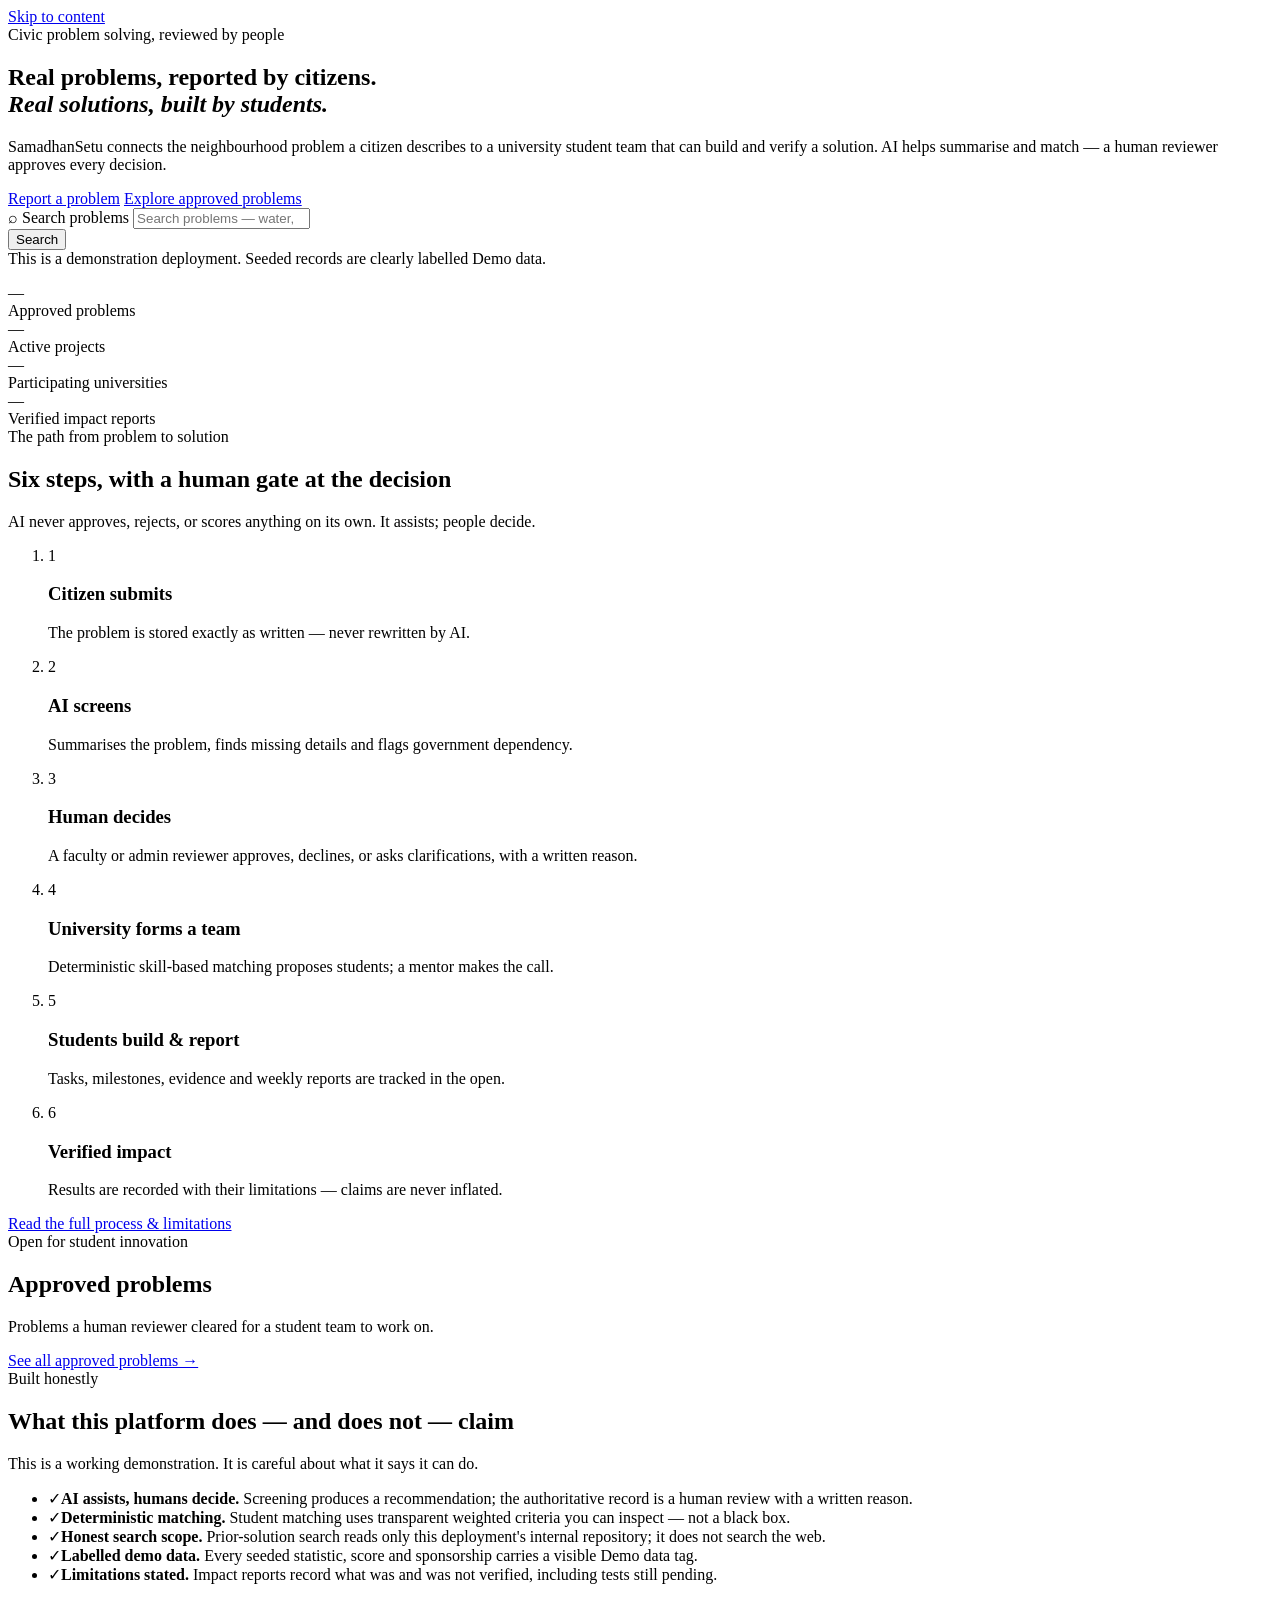
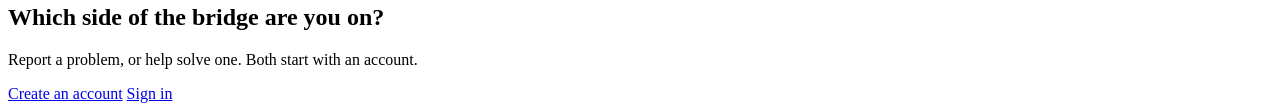
==== frontend/index.html @ a4f86592 "Initial commit: SamadhanSetu AI-powered platform" ====
<!doctype html>
<html lang="en">
<head>
  <meta charset="utf-8">
  <meta name="viewport" content="width=device-width, initial-scale=1">
  <title>SamadhanSetu — From real problems to real solutions</title>
  <meta name="description" content="Citizens report real societal problems, AI assists screening and matching, and university students build verified solutions — with human review at every decision.">
  <link rel="preconnect" href="https://fonts.googleapis.com">
  <link rel="preconnect" href="https://fonts.gstatic.com" crossorigin>
  <link href="https://fonts.googleapis.com/css2?family=Inter:wght@300;400;500;600;700&display=swap" rel="stylesheet">
  <link rel="stylesheet" href="/assets/css/design-system.css">
  <link rel="stylesheet" href="/assets/css/styles.css">
  <link rel="stylesheet" href="/assets/css/dashboard.css">
  <link rel="stylesheet" href="/assets/css/responsive.css">
</head>
<body>
  <a class="skip-link" href="#main">Skip to content</a>
  <header id="site-header"></header>

  <main id="main">
    <!-- Hero -->
    <section class="hero band">
      <div class="container hero__inner">
        <span class="eyebrow">Civic problem solving, reviewed by people</span>
        <h1>Real problems, reported by citizens.<br><em>Real solutions, built by students.</em></h1>
        <p class="hero__lead lead">
          SamadhanSetu connects the neighbourhood problem a citizen describes to a university
          student team that can build and verify a solution. AI helps summarise and match —
          a human reviewer approves every decision.
        </p>
        <div class="hero__actions btn-group">
          <a class="btn btn--primary btn--pill btn--lg" href="/submit.html">Report a problem</a>
          <a class="btn btn--secondary btn--pill btn--lg" href="/challenges.html">Explore approved problems</a>
        </div>
        <div class="search-pill" role="search" style="max-width:640px">
          <div class="input-group">
            <span class="input-group__icon" aria-hidden="true">⌕</span>
            <label class="visually-hidden" for="hero-search">Search problems</label>
            <input class="input" id="hero-search" type="search" placeholder="Search problems — water, street lighting, waste…">
          </div>
          <button class="btn btn--primary btn--pill" id="hero-search-btn">Search</button>
        </div>
        <p class="muted" style="font-size:var(--fs-fine);margin-top:var(--space-3)">
          This is a demonstration deployment. Seeded records are clearly labelled
          <span class="tag-demo">Demo data</span>.
        </p>
      </div>
    </section>

    <!-- Live stats from the real database -->
    <section class="band band--soft">
      <div class="container">
        <div class="stat-row" id="home-stats" aria-live="polite">
          <div class="stat"><div class="stat__value">—</div><div class="stat__label">Approved problems</div></div>
          <div class="stat"><div class="stat__value">—</div><div class="stat__label">Active projects</div></div>
          <div class="stat"><div class="stat__value">—</div><div class="stat__label">Participating universities</div></div>
          <div class="stat"><div class="stat__value">—</div><div class="stat__label">Verified impact reports</div></div>
        </div>
      </div>
    </section>

    <!-- How it works -->
    <section class="band">
      <div class="container">
        <div class="section-head section-head--center">
          <span class="eyebrow">The path from problem to solution</span>
          <h2>Six steps, with a human gate at the decision</h2>
          <p class="lead">AI never approves, rejects, or scores anything on its own. It assists; people decide.</p>
        </div>
        <ol class="flow" style="margin-top:var(--space-7)">
          <li class="flow__item"><span class="flow__num">1</span><h3>Citizen submits</h3><p>The problem is stored exactly as written — never rewritten by AI.</p></li>
          <li class="flow__item"><span class="flow__num">2</span><h3>AI screens</h3><p>Summarises the problem, finds missing details and flags government dependency.</p></li>
          <li class="flow__item"><span class="flow__num">3</span><h3>Human decides</h3><p>A faculty or admin reviewer approves, declines, or asks clarifications, with a written reason.</p></li>
          <li class="flow__item"><span class="flow__num">4</span><h3>University forms a team</h3><p>Deterministic skill-based matching proposes students; a mentor makes the call.</p></li>
          <li class="flow__item"><span class="flow__num">5</span><h3>Students build &amp; report</h3><p>Tasks, milestones, evidence and weekly reports are tracked in the open.</p></li>
          <li class="flow__item"><span class="flow__num">6</span><h3>Verified impact</h3><p>Results are recorded with their limitations — claims are never inflated.</p></li>
        </ol>
        <div style="margin-top:var(--space-6)">
          <a class="btn btn--secondary" href="/how-it-works.html">Read the full process &amp; limitations</a>
        </div>
      </div>
    </section>

    <!-- Featured approved problems -->
    <section class="band band--soft">
      <div class="container">
        <div class="section-head">
          <span class="eyebrow">Open for student innovation</span>
          <h2>Approved problems</h2>
          <p class="lead">Problems a human reviewer cleared for a student team to work on.</p>
        </div>
        <div class="grid grid--3" id="featured-challenges" aria-live="polite">
          <div class="card"><div class="skeleton skeleton--text"></div></div>
          <div class="card"><div class="skeleton skeleton--text"></div></div>
          <div class="card"><div class="skeleton skeleton--text"></div></div>
        </div>
        <div style="margin-top:var(--space-6)">
          <a class="btn btn--ghost" href="/challenges.html">See all approved problems →</a>
        </div>
      </div>
    </section>

    <!-- Trust / honesty -->
    <section class="band band--dark">
      <div class="container split">
        <div>
          <span class="eyebrow">Built honestly</span>
          <h2>What this platform does — and does not — claim</h2>
          <p class="lead">
            This is a working demonstration. It is careful about what it says it can do.
          </p>
        </div>
        <div>
          <ul class="feature-list">
            <li><span class="tick" aria-hidden="true">✓</span><span><strong>AI assists, humans decide.</strong> Screening produces a recommendation; the authoritative record is a human review with a written reason.</span></li>
            <li><span class="tick" aria-hidden="true">✓</span><span><strong>Deterministic matching.</strong> Student matching uses transparent weighted criteria you can inspect — not a black box.</span></li>
            <li><span class="tick" aria-hidden="true">✓</span><span><strong>Honest search scope.</strong> Prior-solution search reads only this deployment's internal repository; it does not search the web.</span></li>
            <li><span class="tick" aria-hidden="true">✓</span><span><strong>Labelled demo data.</strong> Every seeded statistic, score and sponsorship carries a visible <span class="tag-demo">Demo data</span> tag.</span></li>
            <li><span class="tick" aria-hidden="true">✓</span><span><strong>Limitations stated.</strong> Impact reports record what was and was not verified, including tests still pending.</span></li>
          </ul>
        </div>
      </div>
    </section>

    <!-- CTA -->
    <section class="band">
      <div class="container section-head section-head--center">
        <h2>Which side of the bridge are you on?</h2>
        <p class="lead">Report a problem, or help solve one. Both start with an account.</p>
        <div class="btn-group" style="justify-content:center;margin-top:var(--space-5)">
          <a class="btn btn--primary btn--pill btn--lg" href="/register.html">Create an account</a>
          <a class="btn btn--secondary btn--pill btn--lg" href="/login.html">Sign in</a>
        </div>
      </div>
    </section>
  </main>

  <footer id="site-footer"></footer>

  <script src="/assets/js/api.js"></script>
  <script src="/assets/js/ui.js"></script>
  <script src="/assets/js/app.js"></script>
  <script>
    (function () {
      function goSearch() {
        var q = UI.qs("#hero-search").value.trim();
        window.location.href = "/challenges.html" + (q ? "?q=" + encodeURIComponent(q) : "");
      }
      UI.qs("#hero-search-btn").addEventListener("click", goSearch);
      UI.qs("#hero-search").addEventListener("keydown", function (e) {
        if (e.key === "Enter") { e.preventDefault(); goSearch(); }
      });

      App.ready.then(async function () {
        // Featured problems
        try {
          var res = await API.get("/api/challenges", { page: 1, page_size: 3 });
          var host = UI.qs("#featured-challenges");
          if (!res.items.length) {
            host.innerHTML = UI.emptyState("🌱", "No approved problems yet", "Approved problems will appear here once a reviewer clears them.");
            return;
          }
          host.innerHTML = res.items.map(function (c) {
            return '<a class="card card--hover card--link" href="/challenge.html?id=' + c.id + '">' +
              '<div class="card__header">' + UI.badge(c.status) +
              '<span class="chip" style="pointer-events:none">' + UI.esc(UI.titleCase(c.category)) + '</span></div>' +
              '<h3 class="card__title">' + UI.esc(c.title) + '</h3>' +
              '<p class="card__body">' + UI.esc((c.description || "").slice(0, 150)) + '…</p>' +
              '<div class="card__footer muted" style="font-size:var(--fs-fine)">' +
              (c.location ? "📍 " + UI.esc(c.location) + " · " : "") + UI.fmtDate(c.created_at) + '</div>' +
              '</a>';
          }).join("");
        } catch (e) {
          UI.qs("#featured-challenges").innerHTML = UI.errorState(e.message);
        }

        // Stats
        try {
          var stats = await API.get("/api/public/stats").catch(function () { return null; });
          var host = UI.qs("#home-stats");
          var values = [
            stats ? stats.approved_challenges : "—",
            stats ? stats.active_projects : "—",
            stats ? stats.universities : "—",
            stats ? stats.verified_impact : "—",
          ];
          UI.qsa(".stat__value", host).forEach(function (el, i) { el.textContent = values[i]; });
        } catch (e) { /* leave dashes */ }
      });
    })();
  </script>
</body>
</html>
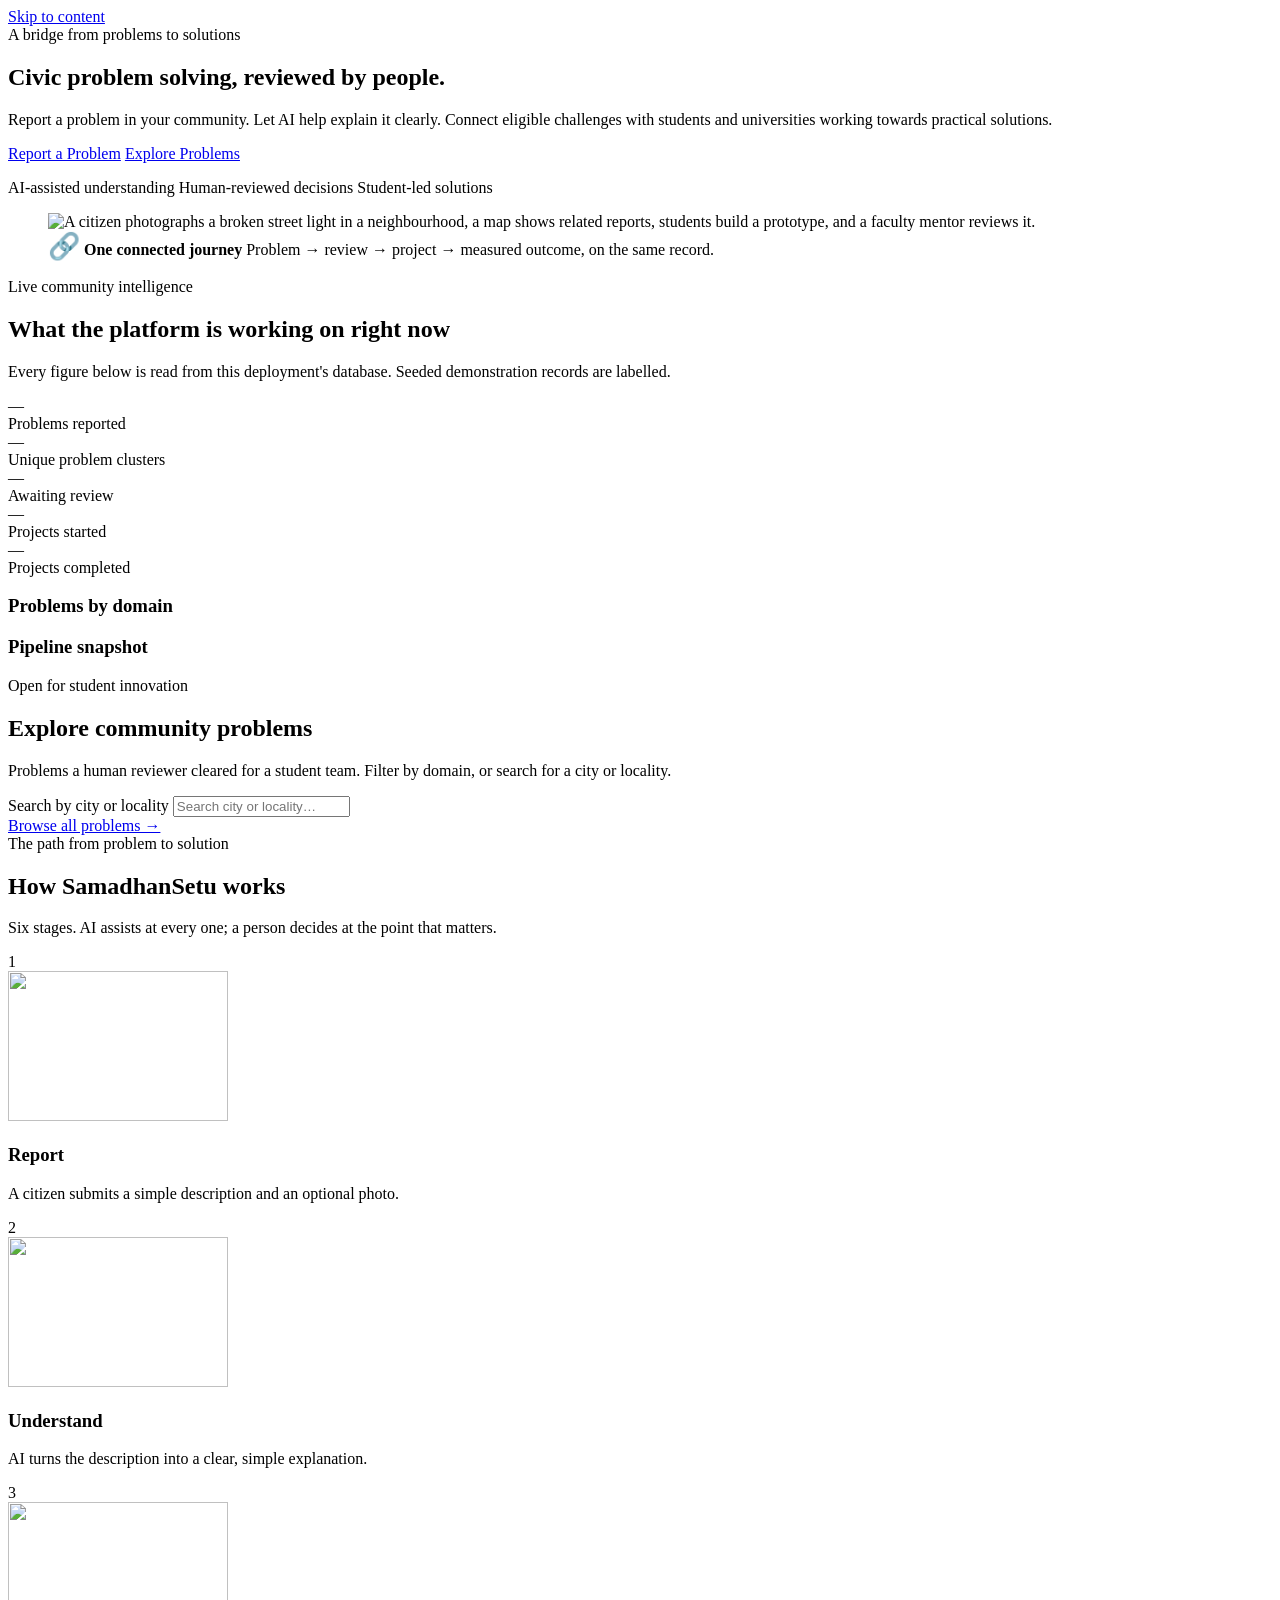
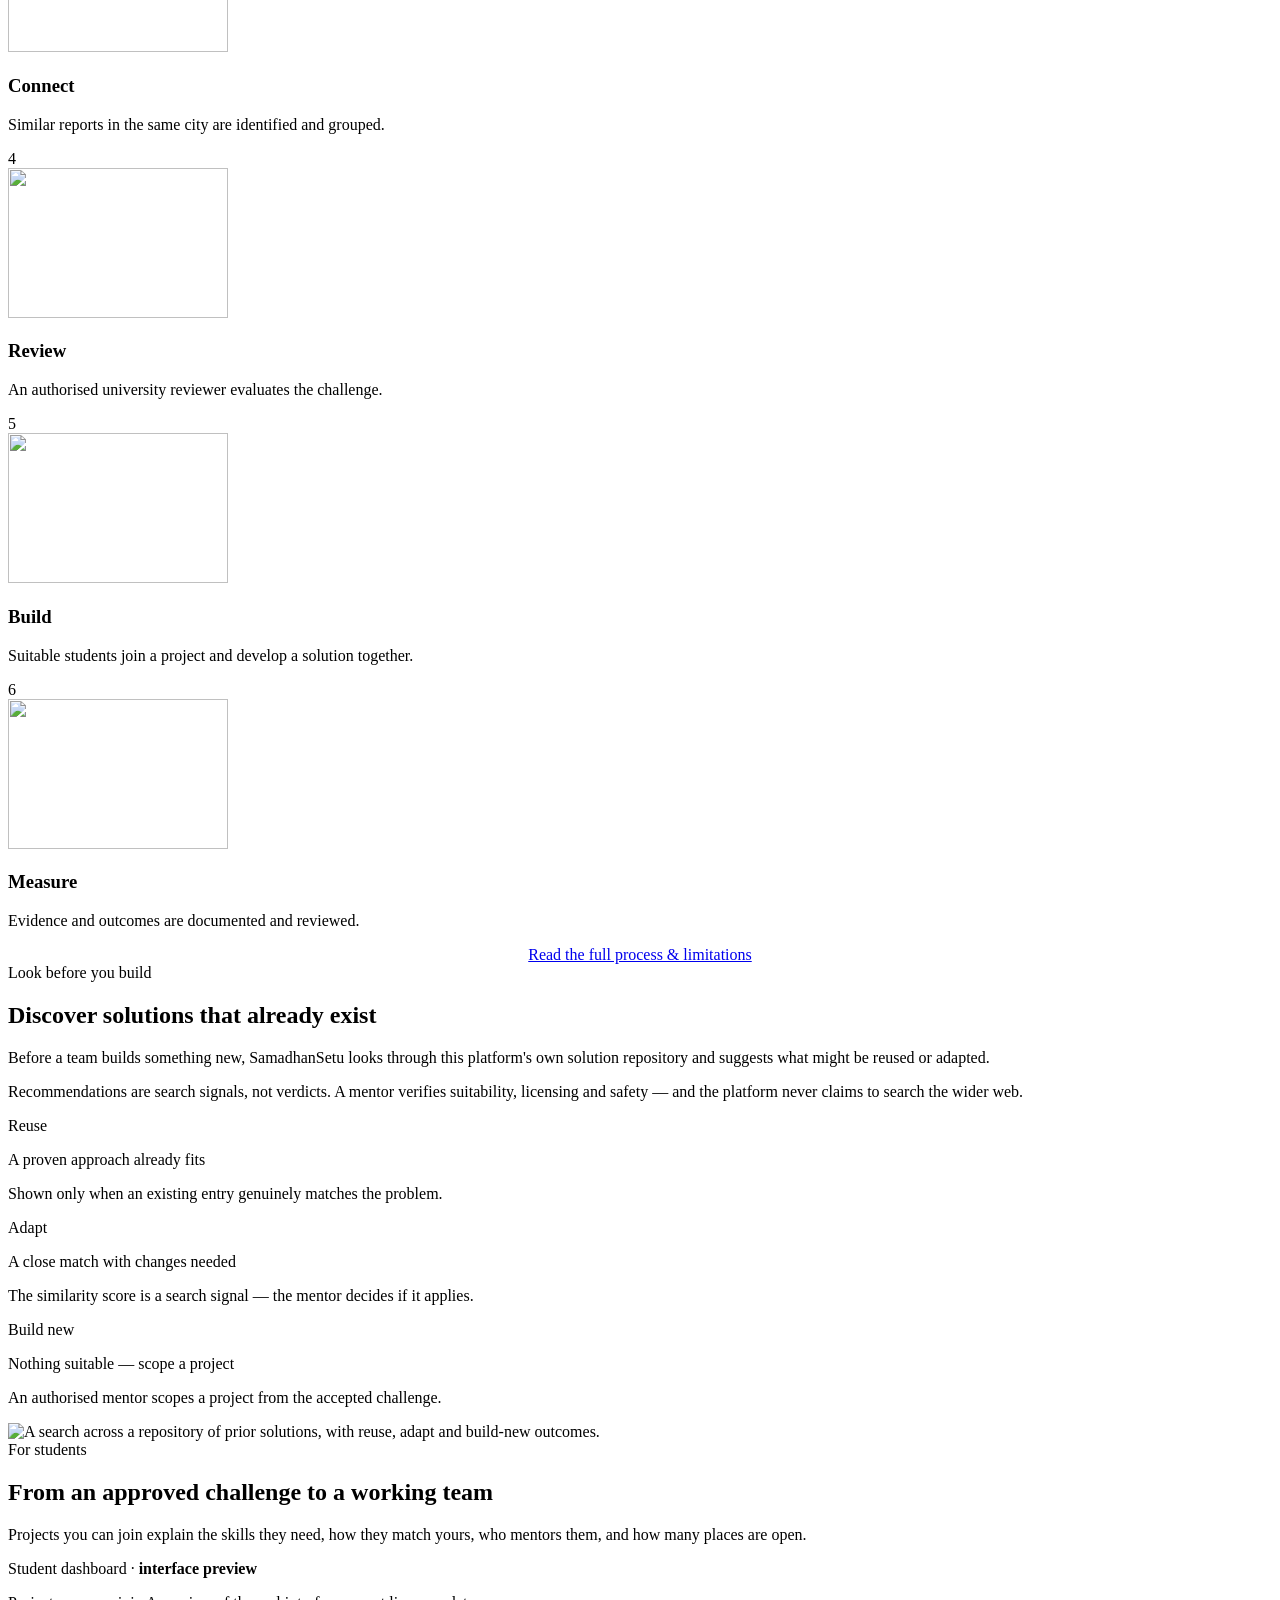
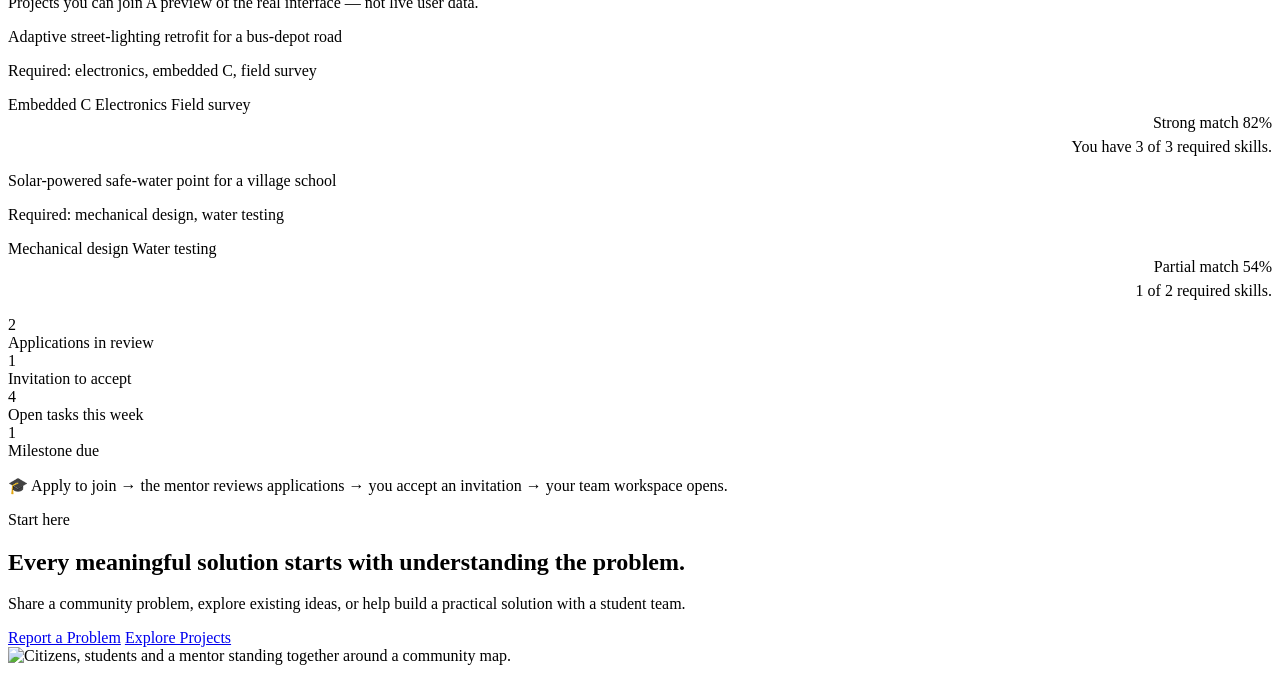
==== commit 040feab9: "Update SamadhanSetu UI and student workflow" ====
--- a/frontend/index.html
+++ b/frontend/index.html
@@ -3,14 +3,15 @@
 <head>
   <meta charset="utf-8">
   <meta name="viewport" content="width=device-width, initial-scale=1">
-  <title>SamadhanSetu — From real problems to real solutions</title>
-  <meta name="description" content="Citizens report real societal problems, AI assists screening and matching, and university students build verified solutions — with human review at every decision.">
+  <title>SamadhanSetu — Civic problem solving, reviewed by people</title>
+  <meta name="description" content="Report a problem in your community. AI helps explain it clearly. Eligible challenges connect with students and universities building practical solutions — with human review at every decision.">
   <link rel="preconnect" href="https://fonts.googleapis.com">
   <link rel="preconnect" href="https://fonts.gstatic.com" crossorigin>
   <link href="https://fonts.googleapis.com/css2?family=Inter:wght@300;400;500;600;700&display=swap" rel="stylesheet">
   <link rel="stylesheet" href="/assets/css/design-system.css">
   <link rel="stylesheet" href="/assets/css/styles.css">
   <link rel="stylesheet" href="/assets/css/dashboard.css">
+  <link rel="stylesheet" href="/assets/css/home.css">
   <link rel="stylesheet" href="/assets/css/responsive.css">
 </head>
 <body>
@@ -18,119 +19,316 @@
   <header id="site-header"></header>
 
   <main id="main">
-    <!-- Hero -->
-    <section class="hero band">
-      <div class="container hero__inner">
-        <span class="eyebrow">Civic problem solving, reviewed by people</span>
-        <h1>Real problems, reported by citizens.<br><em>Real solutions, built by students.</em></h1>
-        <p class="hero__lead lead">
-          SamadhanSetu connects the neighbourhood problem a citizen describes to a university
-          student team that can build and verify a solution. AI helps summarise and match —
-          a human reviewer approves every decision.
-        </p>
-        <div class="hero__actions btn-group">
-          <a class="btn btn--primary btn--pill btn--lg" href="/submit.html">Report a problem</a>
-          <a class="btn btn--secondary btn--pill btn--lg" href="/challenges.html">Explore approved problems</a>
-        </div>
-        <div class="search-pill" role="search" style="max-width:640px">
-          <div class="input-group">
-            <span class="input-group__icon" aria-hidden="true">⌕</span>
-            <label class="visually-hidden" for="hero-search">Search problems</label>
-            <input class="input" id="hero-search" type="search" placeholder="Search problems — water, street lighting, waste…">
-          </div>
-          <button class="btn btn--primary btn--pill" id="hero-search-btn">Search</button>
-        </div>
-        <p class="muted" style="font-size:var(--fs-fine);margin-top:var(--space-3)">
-          This is a demonstration deployment. Seeded records are clearly labelled
-          <span class="tag-demo">Demo data</span>.
-        </p>
-      </div>
-    </section>
-
-    <!-- Live stats from the real database -->
-    <section class="band band--soft">
+    <!-- =====================================================================
+         HERO
+         ===================================================================== -->
+    <section class="hero-editorial">
+      <div class="container container--wide hero-editorial__grid">
+        <div class="hero-editorial__copy">
+          <span class="eyebrow">A bridge from problems to solutions</span>
+          <h1>Civic problem solving, reviewed by people.</h1>
+          <p class="hero-editorial__lead">
+            Report a problem in your community. Let AI help explain it clearly. Connect eligible
+            challenges with students and universities working towards practical solutions.
+          </p>
+          <div class="hero-editorial__actions btn-group">
+            <a class="btn btn--primary btn--pill btn--lg" href="/submit.html">Report a Problem</a>
+            <a class="btn btn--secondary btn--pill btn--lg" href="/challenges.html">Explore Problems</a>
+          </div>
+          <p class="hero-trust">
+            <span class="hero-trust__pill"><span class="hero-trust__dot" aria-hidden="true"></span>
+              AI-assisted understanding</span>
+            <span class="hero-trust__pill"><span class="hero-trust__dot" aria-hidden="true"></span>
+              Human-reviewed decisions</span>
+            <span class="hero-trust__pill"><span class="hero-trust__dot" aria-hidden="true"></span>
+              Student-led solutions</span>
+          </p>
+        </div>
+        <figure class="hero-editorial__art">
+          <img src="/assets/img/hero-community.svg"
+               alt="A citizen photographs a broken street light in a neighbourhood, a map shows related reports, students build a prototype, and a faculty mentor reviews it."
+               width="820" height="620" fetchpriority="high">
+          <figcaption class="hero-editorial__badge">
+            <span style="font-size:26px" aria-hidden="true">🔗</span>
+            <span>
+              <strong>One connected journey</strong>
+              <span>Problem → review → project → measured outcome, on the same record.</span>
+            </span>
+          </figcaption>
+        </figure>
+      </div>
+    </section>
+
+    <!-- =====================================================================
+         SECTION A — Live community intelligence
+         ===================================================================== -->
+    <section class="band band--soft" id="community-intelligence">
       <div class="container">
-        <div class="stat-row" id="home-stats" aria-live="polite">
-          <div class="stat"><div class="stat__value">—</div><div class="stat__label">Approved problems</div></div>
-          <div class="stat"><div class="stat__value">—</div><div class="stat__label">Active projects</div></div>
-          <div class="stat"><div class="stat__value">—</div><div class="stat__label">Participating universities</div></div>
-          <div class="stat"><div class="stat__value">—</div><div class="stat__label">Verified impact reports</div></div>
-        </div>
-      </div>
-    </section>
-
-    <!-- How it works -->
-    <section class="band">
+        <div class="section-head">
+          <span class="eyebrow">Live community intelligence</span>
+          <h2>What the platform is working on right now</h2>
+          <p class="lead">Every figure below is read from this deployment's database. Seeded
+            demonstration records are labelled.</p>
+        </div>
+
+        <div class="metric-grid" id="intel-metrics" aria-live="polite">
+          <div class="metric-card"><div class="metric-card__value">—</div><div class="metric-card__label">Problems reported</div></div>
+          <div class="metric-card"><div class="metric-card__value">—</div><div class="metric-card__label">Unique problem clusters</div></div>
+          <div class="metric-card"><div class="metric-card__value">—</div><div class="metric-card__label">Awaiting review</div></div>
+          <div class="metric-card"><div class="metric-card__value">—</div><div class="metric-card__label">Projects started</div></div>
+          <div class="metric-card"><div class="metric-card__value">—</div><div class="metric-card__label">Projects completed</div></div>
+        </div>
+
+        <div class="intel-layout">
+          <div class="panel-plain">
+            <div class="panel-plain__head">
+              <h3 class="panel-plain__title">Problems by domain</h3>
+              <span class="muted" style="font-size:var(--fs-fine)" id="intel-source"></span>
+            </div>
+            <div id="intel-chart"><div class="skeleton skeleton--text"></div></div>
+          </div>
+          <div class="panel-plain">
+            <div class="panel-plain__head">
+              <h3 class="panel-plain__title">Pipeline snapshot</h3>
+            </div>
+            <div id="intel-pipeline"></div>
+          </div>
+        </div>
+        <p class="muted" style="font-size:var(--fs-fine);margin-top:var(--space-4)" id="intel-note"></p>
+      </div>
+    </section>
+
+    <!-- =====================================================================
+         SECTION B — Explore community problems
+         ===================================================================== -->
+    <section class="band" id="explore">
+      <div class="container">
+        <div class="section-head">
+          <span class="eyebrow">Open for student innovation</span>
+          <h2>Explore community problems</h2>
+          <p class="lead">Problems a human reviewer cleared for a student team. Filter by domain, or
+            search for a city or locality.</p>
+        </div>
+
+        <div class="explore-toolbar">
+          <label class="visually-hidden" for="city-search">Search by city or locality</label>
+          <input class="input" id="city-search" type="search" placeholder="Search city or locality…"
+                 autocomplete="off">
+          <div class="explore-toolbar__spacer"></div>
+          <div class="category-strip" id="domain-filter" role="group" aria-label="Filter by domain"></div>
+        </div>
+
+        <div class="loading-cards" id="problem-grid" aria-live="polite">
+          <div class="card"><div class="skeleton skeleton--text"></div></div>
+          <div class="card"><div class="skeleton skeleton--text"></div></div>
+          <div class="card"><div class="skeleton skeleton--text"></div></div>
+        </div>
+
+        <div style="margin-top:var(--space-6)">
+          <a class="btn btn--secondary btn--pill" href="/challenges.html">Browse all problems →</a>
+        </div>
+      </div>
+    </section>
+
+    <!-- =====================================================================
+         SECTION C — How SamadhanSetu works (six-step visual journey)
+         ===================================================================== -->
+    <section class="band band--soft" id="how-it-works">
       <div class="container">
         <div class="section-head section-head--center">
           <span class="eyebrow">The path from problem to solution</span>
-          <h2>Six steps, with a human gate at the decision</h2>
-          <p class="lead">AI never approves, rejects, or scores anything on its own. It assists; people decide.</p>
-        </div>
-        <ol class="flow" style="margin-top:var(--space-7)">
-          <li class="flow__item"><span class="flow__num">1</span><h3>Citizen submits</h3><p>The problem is stored exactly as written — never rewritten by AI.</p></li>
-          <li class="flow__item"><span class="flow__num">2</span><h3>AI screens</h3><p>Summarises the problem, finds missing details and flags government dependency.</p></li>
-          <li class="flow__item"><span class="flow__num">3</span><h3>Human decides</h3><p>A faculty or admin reviewer approves, declines, or asks clarifications, with a written reason.</p></li>
-          <li class="flow__item"><span class="flow__num">4</span><h3>University forms a team</h3><p>Deterministic skill-based matching proposes students; a mentor makes the call.</p></li>
-          <li class="flow__item"><span class="flow__num">5</span><h3>Students build &amp; report</h3><p>Tasks, milestones, evidence and weekly reports are tracked in the open.</p></li>
-          <li class="flow__item"><span class="flow__num">6</span><h3>Verified impact</h3><p>Results are recorded with their limitations — claims are never inflated.</p></li>
+          <h2>How SamadhanSetu works</h2>
+          <p class="lead">Six stages. AI assists at every one; a person decides at the point that matters.</p>
+        </div>
+
+        <ol class="journey-road" style="list-style:none;padding:0;margin:0">
+          <li class="journey-node">
+            <span class="journey-node__num" aria-hidden="true">1</span>
+            <div class="journey-node__art"><img src="/assets/img/step-1-report.svg" alt="" width="220" height="150" loading="lazy"></div>
+            <h3 class="journey-node__title">Report</h3>
+            <p class="journey-node__text">A citizen submits a simple description and an optional photo.</p>
+          </li>
+          <li class="journey-node">
+            <span class="journey-node__num" aria-hidden="true">2</span>
+            <div class="journey-node__art"><img src="/assets/img/step-2-understand.svg" alt="" width="220" height="150" loading="lazy"></div>
+            <h3 class="journey-node__title">Understand</h3>
+            <p class="journey-node__text">AI turns the description into a clear, simple explanation.</p>
+          </li>
+          <li class="journey-node">
+            <span class="journey-node__num" aria-hidden="true">3</span>
+            <div class="journey-node__art"><img src="/assets/img/step-3-connect.svg" alt="" width="220" height="150" loading="lazy"></div>
+            <h3 class="journey-node__title">Connect</h3>
+            <p class="journey-node__text">Similar reports in the same city are identified and grouped.</p>
+          </li>
+          <li class="journey-node">
+            <span class="journey-node__num" aria-hidden="true">4</span>
+            <div class="journey-node__art"><img src="/assets/img/step-4-review.svg" alt="" width="220" height="150" loading="lazy"></div>
+            <h3 class="journey-node__title">Review</h3>
+            <p class="journey-node__text">An authorised university reviewer evaluates the challenge.</p>
+          </li>
+          <li class="journey-node">
+            <span class="journey-node__num" aria-hidden="true">5</span>
+            <div class="journey-node__art"><img src="/assets/img/step-5-build.svg" alt="" width="220" height="150" loading="lazy"></div>
+            <h3 class="journey-node__title">Build</h3>
+            <p class="journey-node__text">Suitable students join a project and develop a solution together.</p>
+          </li>
+          <li class="journey-node">
+            <span class="journey-node__num" aria-hidden="true">6</span>
+            <div class="journey-node__art"><img src="/assets/img/step-6-measure.svg" alt="" width="220" height="150" loading="lazy"></div>
+            <h3 class="journey-node__title">Measure</h3>
+            <p class="journey-node__text">Evidence and outcomes are documented and reviewed.</p>
+          </li>
         </ol>
-        <div style="margin-top:var(--space-6)">
+
+        <div style="margin-top:var(--space-6);text-align:center">
           <a class="btn btn--secondary" href="/how-it-works.html">Read the full process &amp; limitations</a>
         </div>
       </div>
     </section>
 
-    <!-- Featured approved problems -->
-    <section class="band band--soft">
+    <!-- =====================================================================
+         SECTION D — Solution discovery
+         ===================================================================== -->
+    <section class="band" id="solutions">
+      <div class="container solution-split">
+        <div>
+          <span class="eyebrow">Look before you build</span>
+          <h2>Discover solutions that already exist</h2>
+          <p class="lead">
+            Before a team builds something new, SamadhanSetu looks through this platform's own
+            solution repository and suggests what might be reused or adapted.
+          </p>
+          <p class="muted" style="font-size:var(--fs-caption)">
+            Recommendations are search signals, not verdicts. A mentor verifies suitability,
+            licensing and safety — and the platform never claims to search the wider web.
+          </p>
+          <div class="recommend-list" style="margin-top:var(--space-5)">
+            <div class="recommend">
+              <span class="recommend__tag recommend__tag--reuse">Reuse</span>
+              <div>
+                <p class="recommend__title">A proven approach already fits</p>
+                <p class="recommend__text">Shown only when an existing entry genuinely matches the problem.</p>
+              </div>
+            </div>
+            <div class="recommend">
+              <span class="recommend__tag recommend__tag--adapt">Adapt</span>
+              <div>
+                <p class="recommend__title">A close match with changes needed</p>
+                <p class="recommend__text">The similarity score is a search signal — the mentor decides if it applies.</p>
+              </div>
+            </div>
+            <div class="recommend">
+              <span class="recommend__tag recommend__tag--build">Build new</span>
+              <div>
+                <p class="recommend__title">Nothing suitable — scope a project</p>
+                <p class="recommend__text">An authorised mentor scopes a project from the accepted challenge.</p>
+              </div>
+            </div>
+          </div>
+        </div>
+        <figure style="margin:0">
+          <img src="/assets/img/solutions-discovery.svg"
+               alt="A search across a repository of prior solutions, with reuse, adapt and build-new outcomes."
+               width="460" height="300" loading="lazy" style="width:100%;height:auto">
+        </figure>
+      </div>
+    </section>
+
+    <!-- =====================================================================
+         SECTION E — Student innovation preview
+         ===================================================================== -->
+    <section class="band band--soft" id="students">
       <div class="container">
         <div class="section-head">
-          <span class="eyebrow">Open for student innovation</span>
-          <h2>Approved problems</h2>
-          <p class="lead">Problems a human reviewer cleared for a student team to work on.</p>
-        </div>
-        <div class="grid grid--3" id="featured-challenges" aria-live="polite">
-          <div class="card"><div class="skeleton skeleton--text"></div></div>
-          <div class="card"><div class="skeleton skeleton--text"></div></div>
-          <div class="card"><div class="skeleton skeleton--text"></div></div>
-        </div>
-        <div style="margin-top:var(--space-6)">
-          <a class="btn btn--ghost" href="/challenges.html">See all approved problems →</a>
-        </div>
-      </div>
-    </section>
-
-    <!-- Trust / honesty -->
-    <section class="band band--dark">
-      <div class="container split">
+          <span class="eyebrow">For students</span>
+          <h2>From an approved challenge to a working team</h2>
+          <p class="lead">Projects you can join explain the skills they need, how they match yours, who
+            mentors them, and how many places are open.</p>
+        </div>
+
+        <div class="preview-frame">
+          <div class="preview-frame__bar">
+            <span class="preview-frame__dot"></span><span class="preview-frame__dot"></span><span class="preview-frame__dot"></span>
+            <span class="preview-frame__title">Student dashboard · <strong>interface preview</strong></span>
+          </div>
+          <div class="preview-frame__body">
+            <div>
+              <p class="preview-note" style="margin-bottom:var(--space-3)">
+                <span class="badge badge--info">Projects you can join</span>
+                A preview of the real interface — not live user data.
+              </p>
+              <div class="preview-project">
+                <div>
+                  <p class="recommend__title">Adaptive street-lighting retrofit for a bus-depot road</p>
+                  <p class="recommend__text">Required: electronics, embedded C, field survey</p>
+                  <div class="preview-project__skills">
+                    <span class="preview-skill">Embedded C</span>
+                    <span class="preview-skill">Electronics</span>
+                    <span class="preview-skill">Field survey</span>
+                  </div>
+                </div>
+                <div style="text-align:right">
+                  <span class="badge badge--success">Strong match 82%</span>
+                  <div class="match-bar" aria-hidden="true"><span style="width:82%"></span></div>
+                  <p class="recommend__text" style="margin-top:6px">You have 3 of 3 required skills.</p>
+                </div>
+              </div>
+              <div class="preview-project" style="margin-top:var(--space-3)">
+                <div>
+                  <p class="recommend__title">Solar-powered safe-water point for a village school</p>
+                  <p class="recommend__text">Required: mechanical design, water testing</p>
+                  <div class="preview-project__skills">
+                    <span class="preview-skill">Mechanical design</span>
+                    <span class="preview-skill">Water testing</span>
+                  </div>
+                </div>
+                <div style="text-align:right">
+                  <span class="badge badge--warning">Partial match 54%</span>
+                  <div class="match-bar" aria-hidden="true"><span style="width:54%;background:var(--color-warning)"></span></div>
+                  <p class="recommend__text" style="margin-top:6px">1 of 2 required skills.</p>
+                </div>
+              </div>
+            </div>
+
+            <div class="preview-mini-grid">
+              <div class="preview-mini"><div class="preview-mini__value">2</div><div class="preview-mini__label">Applications in review</div></div>
+              <div class="preview-mini"><div class="preview-mini__value">1</div><div class="preview-mini__label">Invitation to accept</div></div>
+              <div class="preview-mini"><div class="preview-mini__value">4</div><div class="preview-mini__label">Open tasks this week</div></div>
+              <div class="preview-mini"><div class="preview-mini__value">1</div><div class="preview-mini__label">Milestone due</div></div>
+            </div>
+
+            <p class="preview-note">
+              <span aria-hidden="true">🎓</span>
+              Apply to join → the mentor reviews applications → you accept an invitation → your team
+              workspace opens.
+            </p>
+          </div>
+        </div>
+      </div>
+    </section>
+
+    <!-- =====================================================================
+         SECTION F — Final call to action
+         ===================================================================== -->
+    <section class="cta-warm">
+      <div class="container container--wide cta-warm__inner">
         <div>
-          <span class="eyebrow">Built honestly</span>
-          <h2>What this platform does — and does not — claim</h2>
-          <p class="lead">
-            This is a working demonstration. It is careful about what it says it can do.
+          <span class="eyebrow">Start here</span>
+          <h2>Every meaningful solution starts with understanding the problem.</h2>
+          <p class="lead" style="color:var(--color-body)">
+            Share a community problem, explore existing ideas, or help build a practical solution with
+            a student team.
           </p>
-        </div>
-        <div>
-          <ul class="feature-list">
-            <li><span class="tick" aria-hidden="true">✓</span><span><strong>AI assists, humans decide.</strong> Screening produces a recommendation; the authoritative record is a human review with a written reason.</span></li>
-            <li><span class="tick" aria-hidden="true">✓</span><span><strong>Deterministic matching.</strong> Student matching uses transparent weighted criteria you can inspect — not a black box.</span></li>
-            <li><span class="tick" aria-hidden="true">✓</span><span><strong>Honest search scope.</strong> Prior-solution search reads only this deployment's internal repository; it does not search the web.</span></li>
-            <li><span class="tick" aria-hidden="true">✓</span><span><strong>Labelled demo data.</strong> Every seeded statistic, score and sponsorship carries a visible <span class="tag-demo">Demo data</span> tag.</span></li>
-            <li><span class="tick" aria-hidden="true">✓</span><span><strong>Limitations stated.</strong> Impact reports record what was and was not verified, including tests still pending.</span></li>
-          </ul>
-        </div>
-      </div>
-    </section>
-
-    <!-- CTA -->
-    <section class="band">
-      <div class="container section-head section-head--center">
-        <h2>Which side of the bridge are you on?</h2>
-        <p class="lead">Report a problem, or help solve one. Both start with an account.</p>
-        <div class="btn-group" style="justify-content:center;margin-top:var(--space-5)">
-          <a class="btn btn--primary btn--pill btn--lg" href="/register.html">Create an account</a>
-          <a class="btn btn--secondary btn--pill btn--lg" href="/login.html">Sign in</a>
-        </div>
+          <div class="btn-group" style="margin-top:var(--space-5)">
+            <a class="btn btn--primary btn--pill btn--lg" href="/submit.html">Report a Problem</a>
+            <a class="btn btn--secondary btn--pill btn--lg" href="/projects.html">Explore Projects</a>
+          </div>
+        </div>
+        <figure class="cta-warm__art" style="margin:0">
+          <img src="/assets/img/cta-community.svg"
+               alt="Citizens, students and a mentor standing together around a community map."
+               width="520" height="360" loading="lazy">
+        </figure>
       </div>
     </section>
   </main>
@@ -142,50 +340,159 @@
   <script src="/assets/js/app.js"></script>
   <script>
     (function () {
-      function goSearch() {
-        var q = UI.qs("#hero-search").value.trim();
-        window.location.href = "/challenges.html" + (q ? "?q=" + encodeURIComponent(q) : "");
+      "use strict";
+
+      var OVERVIEW = null;
+      var domainFilter = "";
+
+      var DOMAIN_ICON = {
+        water: "🚰", agriculture: "🌾", environment: "🌫️", waste: "♻️",
+        transport: "🚌", education: "🎓", health: "🩺", electricity: "💡",
+        safety: "🛡️", accessibility: "♿", other: "🏘️",
+      };
+
+      function icon(category) { return DOMAIN_ICON[category] || "✳️"; }
+
+      // ---- metrics + chart ---------------------------------------------------
+
+      function renderMetrics(data) {
+        var s = data.stats || {};
+        var cards = [
+          { key: "problems_reported", label: "Problems reported", accent: false },
+          { key: "unique_clusters", label: "Unique problem clusters", accent: false },
+          { key: "awaiting_review", label: "Awaiting review", accent: false },
+          { key: "projects_started", label: "Projects started", accent: true },
+          { key: "projects_completed", label: "Projects completed", accent: true },
+        ];
+        var host = UI.qs("#intel-metrics");
+        host.innerHTML = cards.map(function (c) {
+          var hint = c.key === "unique_clusters"
+            ? '<div class="metric-card__hint">Grouped related reports</div>'
+            : (c.key === "awaiting_review" ? '<div class="metric-card__hint">Needs a human decision</div>' : "");
+          return '<div class="metric-card' + (c.accent ? " metric-card--accent" : "") + '">' +
+            '<div class="metric-card__value">' + (s[c.key] || 0) + "</div>" +
+            '<div class="metric-card__label">' + c.label + "</div>" + hint + "</div>";
+        }).join("");
+
+        UI.qs("#intel-note").textContent = data.note || "";
+        if (data.demo_data) {
+          UI.qs("#intel-source").innerHTML = UI.demoTag(true) + " seeded data included";
+        } else {
+          UI.qs("#intel-source").textContent = "No records yet";
+        }
       }
-      UI.qs("#hero-search-btn").addEventListener("click", goSearch);
-      UI.qs("#hero-search").addEventListener("keydown", function (e) {
-        if (e.key === "Enter") { e.preventDefault(); goSearch(); }
-      });
+
+      function renderChart(data) {
+        var host = UI.qs("#intel-chart");
+        var rows = (data.by_domain || []).filter(function (d) { return d.count > 0; });
+        if (!rows.length) {
+          host.innerHTML = UI.emptyState("📊", "No problems recorded yet",
+            "As soon as a citizen reports a problem, the domain breakdown appears here.");
+          return;
+        }
+        host.innerHTML = UI.breakdown(rows.slice(0, 8).map(function (d) {
+          return { label: d.label, value: d.count };
+        }), { emptyText: "No domain data yet." });
+      }
+
+      function renderPipeline(data) {
+        var s = data.stats || {};
+        var host = UI.qs("#intel-pipeline");
+        host.innerHTML = UI.donut([
+          { label: "Awaiting review", value: s.awaiting_review || 0, variant: "warning" },
+          { label: "Approved for students", value: s.approved_challenges || 0, variant: "success" },
+          { label: "Verified impact", value: s.verified_impact || 0, variant: "info" },
+        ], { emptyText: "Nothing in the pipeline yet.", totalLabel: "reports", title: "Pipeline" });
+      }
+
+      // ---- problem cards -----------------------------------------------------
+
+      function filteredProblems() {
+        if (!OVERVIEW) return [];
+        var terms = (UI.qs("#city-search").value || "").trim().toLowerCase();
+        return OVERVIEW.problems.filter(function (p) {
+          if (domainFilter && p.category !== domainFilter) return false;
+          if (!terms) return true;
+          var hay = [p.title, p.city, p.locality].filter(Boolean).join(" ").toLowerCase();
+          return hay.indexOf(terms) !== -1;
+        });
+      }
+
+      function renderProblems() {
+        var host = UI.qs("#problem-grid");
+        var items = filteredProblems();
+        if (!items.length) {
+          host.className = "";
+          host.innerHTML = UI.emptyState("🔎", "No problems match that filter",
+            OVERVIEW && OVERVIEW.problems.length
+              ? "Try a different domain or clear the city search."
+              : "No problems have been approved for student innovation yet. Approved problems will appear here.",
+            '<a class="btn btn--primary btn--pill" href="/submit.html">Report a Problem</a>');
+          return;
+        }
+        host.className = "loading-cards";
+        host.innerHTML = items.map(function (p) {
+          var loc = [p.locality, p.city].filter(Boolean).join(", ");
+          var related = p.related_reports > 1
+            ? '<span class="chip" style="pointer-events:none">🔗 ' + p.related_reports + " related reports</span>"
+            : "";
+          var evidence = p.has_evidence
+            ? '<span class="chip" style="pointer-events:none">📷 Evidence</span>' : "";
+          return '<a class="problem-card" href="/challenge.html?id=' + p.id + '">' +
+            '<span class="problem-card__thumb problem-card__thumb--' + UI.esc(p.category) + '" aria-hidden="true">' +
+              icon(p.category) + "</span>" +
+            '<span class="problem-card__body">' +
+              '<span class="problem-card__meta">' + UI.badge(p.status) +
+                '<span class="chip" style="pointer-events:none">' + UI.esc(UI.domainLabel(p.category)) + "</span></span>" +
+              '<h3 class="problem-card__title">' + UI.esc(p.title) + "</h3>" +
+              '<p class="problem-card__summary">' + UI.esc(p.summary || "") + "</p>" +
+              '<span class="problem-card__foot">' +
+                "<span>" + (loc ? "📍 " + UI.esc(loc) + " · " : "") + UI.fmtDate(p.created_at) + "</span>" +
+                '<span class="problem-card__go">View problem →</span>' +
+              "</span>" +
+              (related || evidence ? '<span class="problem-card__meta">' + related + evidence + "</span>" : "") +
+            "</span></a>";
+        }).join("");
+      }
+
+      function renderDomainFilter() {
+        var host = UI.qs("#domain-filter");
+        var rows = (OVERVIEW.by_domain || []).filter(function (d) { return d.count > 0; });
+        var html = '<button type="button" class="category-chip is-active" data-key="">All domains</button>';
+        html += rows.map(function (d) {
+          return '<button type="button" class="category-chip" data-key="' + UI.esc(d.key) + '">' +
+            icon(d.key) + " " + UI.esc(d.label) + "</button>";
+        }).join("");
+        host.innerHTML = html;
+        UI.qsa(".category-chip", host).forEach(function (btn) {
+          btn.addEventListener("click", function () {
+            domainFilter = btn.dataset.key;
+            UI.qsa(".category-chip", host).forEach(function (b) {
+              b.classList.toggle("is-active", b === btn);
+            });
+            renderProblems();
+          });
+        });
+      }
+
+      // ---- boot --------------------------------------------------------------
+
+      UI.qs("#city-search").addEventListener("input", UI.debounce(renderProblems, 250));
 
       App.ready.then(async function () {
-        // Featured problems
         try {
-          var res = await API.get("/api/challenges", { page: 1, page_size: 3 });
-          var host = UI.qs("#featured-challenges");
-          if (!res.items.length) {
-            host.innerHTML = UI.emptyState("🌱", "No approved problems yet", "Approved problems will appear here once a reviewer clears them.");
-            return;
-          }
-          host.innerHTML = res.items.map(function (c) {
-            return '<a class="card card--hover card--link" href="/challenge.html?id=' + c.id + '">' +
-              '<div class="card__header">' + UI.badge(c.status) +
-              '<span class="chip" style="pointer-events:none">' + UI.esc(UI.titleCase(c.category)) + '</span></div>' +
-              '<h3 class="card__title">' + UI.esc(c.title) + '</h3>' +
-              '<p class="card__body">' + UI.esc((c.description || "").slice(0, 150)) + '…</p>' +
-              '<div class="card__footer muted" style="font-size:var(--fs-fine)">' +
-              (c.location ? "📍 " + UI.esc(c.location) + " · " : "") + UI.fmtDate(c.created_at) + '</div>' +
-              '</a>';
-          }).join("");
+          OVERVIEW = await API.get("/api/public/overview", { limit: 12 });
+          renderMetrics(OVERVIEW);
+          renderChart(OVERVIEW);
+          renderPipeline(OVERVIEW);
+          renderDomainFilter();
+          renderProblems();
         } catch (e) {
-          UI.qs("#featured-challenges").innerHTML = UI.errorState(e.message);
+          UI.qs("#intel-metrics").innerHTML = UI.errorState(e.message);
+          UI.qs("#intel-chart").innerHTML = UI.errorState(e.message);
+          UI.qs("#problem-grid").className = "";
+          UI.qs("#problem-grid").innerHTML = UI.errorState(e.message);
         }
-
-        // Stats
-        try {
-          var stats = await API.get("/api/public/stats").catch(function () { return null; });
-          var host = UI.qs("#home-stats");
-          var values = [
-            stats ? stats.approved_challenges : "—",
-            stats ? stats.active_projects : "—",
-            stats ? stats.universities : "—",
-            stats ? stats.verified_impact : "—",
-          ];
-          UI.qsa(".stat__value", host).forEach(function (el, i) { el.textContent = values[i]; });
-        } catch (e) { /* leave dashes */ }
       });
     })();
   </script>
